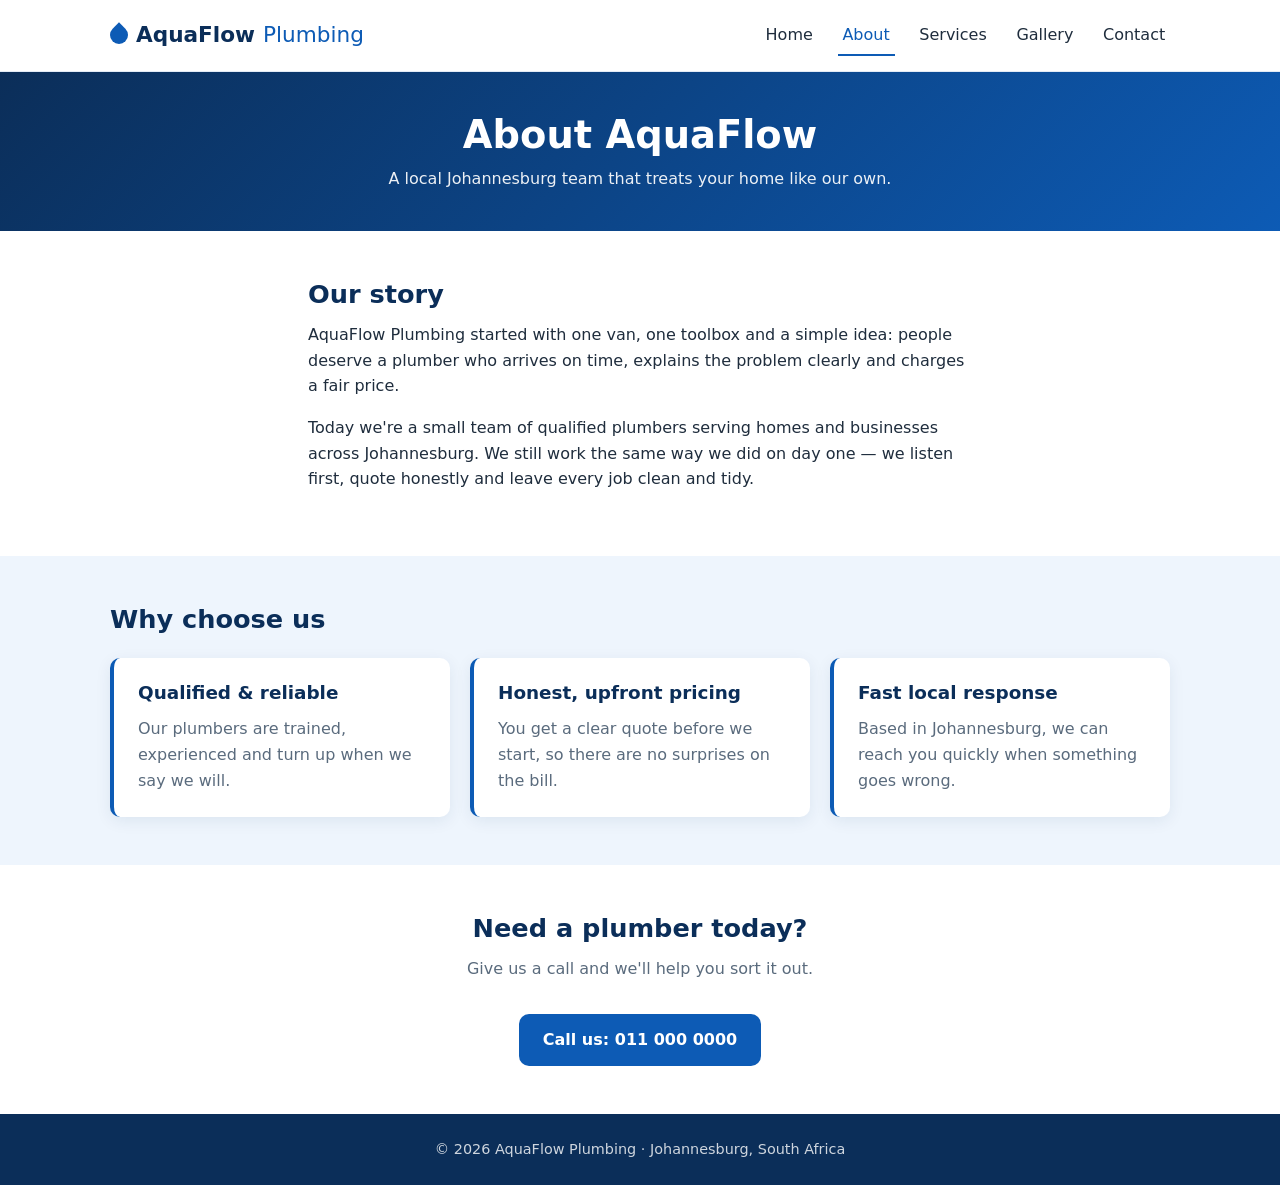
==== about.html @ db8878f8 "Add About, Services and Gallery pages" ====
<!DOCTYPE html>
<html lang="en">
<head>
  <meta charset="UTF-8">
  <meta name="viewport" content="width=device-width, initial-scale=1">
  <title>About Us | AquaFlow Plumbing Johannesburg</title>
  <meta name="description" content="Meet AquaFlow Plumbing – a local Johannesburg plumbing team built on honest work and fair prices.">
  <link rel="stylesheet" href="styles.css">
</head>
<body>

  <!-- Header: business name + navigation (same on every page) -->
  <header class="site-header">
    <div class="container header-inner">
      <a href="index.html" class="logo">
        <span class="logo-drop" aria-hidden="true"></span>
        AquaFlow <span class="logo-light">Plumbing</span>
      </a>
      <nav aria-label="Main navigation">
        <ul class="nav-list">
          <li><a href="index.html">Home</a></li>
          <li><a href="about.html" aria-current="page">About</a></li>
          <li><a href="services.html">Services</a></li>
          <li><a href="gallery.html">Gallery</a></li>
          <li><a href="contact.html">Contact</a></li>
        </ul>
      </nav>
    </div>
  </header>

  <main>
    <section class="page-hero">
      <div class="container">
        <h1>About AquaFlow</h1>
        <p>A local Johannesburg team that treats your home like our own.</p>
      </div>
    </section>

    <!-- Company story -->
    <section class="section">
      <div class="container prose">
        <h2>Our story</h2>
        <p>
          AquaFlow Plumbing started with one van, one toolbox and a simple idea:
          people deserve a plumber who arrives on time, explains the problem clearly
          and charges a fair price.
        </p>
        <p>
          Today we're a small team of qualified plumbers serving homes and businesses
          across Johannesburg. We still work the same way we did on day one — we
          listen first, quote honestly and leave every job clean and tidy.
        </p>
      </div>
    </section>

    <!-- 3 reasons to choose us -->
    <section class="section section-alt">
      <div class="container">
        <h2>Why choose us</h2>
        <ul class="reasons">
          <li class="reason">
            <h3>Qualified &amp; reliable</h3>
            <p>Our plumbers are trained, experienced and turn up when we say we will.</p>
          </li>
          <li class="reason">
            <h3>Honest, upfront pricing</h3>
            <p>You get a clear quote before we start, so there are no surprises on the bill.</p>
          </li>
          <li class="reason">
            <h3>Fast local response</h3>
            <p>Based in Johannesburg, we can reach you quickly when something goes wrong.</p>
          </li>
        </ul>
      </div>
    </section>

    <!-- Call to action -->
    <section class="section cta">
      <div class="container">
        <h2>Need a plumber today?</h2>
        <p class="section-intro">Give us a call and we'll help you sort it out.</p>
        <a href="tel:+27110000000" class="btn btn-solid">Call us: 011 000 0000</a>
      </div>
    </section>
  </main>

  <!-- Footer (same on every page) -->
  <footer class="site-footer">
    <div class="container">
      <p>&copy; 2026 AquaFlow Plumbing · Johannesburg, South Africa</p>
    </div>
  </footer>

</body>
</html>
---- styles.css ----
/* ==========================================================
   AquaFlow Plumbing – styles
   Mobile-first: base styles are for phones, then media
   queries add changes for larger screens.
   ========================================================== */

/* ---------- Colours & reusable values ---------- */
:root {
  --blue-900: #0b2e59;   /* dark navy – headings, footer */
  --blue-700: #0d5bb5;   /* main brand blue – buttons, links */
  --blue-500: #2b86e8;   /* lighter accent */
  --blue-50:  #eef5fd;   /* very light blue – section backgrounds */
  --white:    #ffffff;
  --text:     #1f2d3d;
  --muted:    #5a6b7d;
  --radius:   10px;
  --shadow:   0 4px 16px rgba(11, 46, 89, 0.08);
}

/* ---------- Basic reset ---------- */
*,
*::before,
*::after {
  box-sizing: border-box;
}

body {
  margin: 0;
  font-family: system-ui, -apple-system, "Segoe UI", Roboto, Arial, sans-serif;
  font-size: 1rem;
  line-height: 1.6;
  color: var(--text);
  background: var(--white);
}

h1, h2, h3 {
  line-height: 1.2;
  color: var(--blue-900);
  margin: 0 0 0.75rem;
}

p {
  margin: 0 0 1rem;
}

a {
  color: var(--blue-700);
}

/* Centres content and keeps a gap from the screen edges */
.container {
  width: 100%;
  max-width: 1100px;
  margin: 0 auto;
  padding: 0 1.25rem;
}

/* ---------- Buttons ---------- */
.btn {
  display: inline-block;
  padding: 0.85rem 1.5rem;
  border-radius: var(--radius);
  font-weight: 600;
  text-decoration: none;
  text-align: center;
  transition: background-color 0.2s, color 0.2s;
}

.btn-primary {
  background: var(--white);
  color: var(--blue-700);
}

.btn-primary:hover,
.btn-primary:focus {
  background: var(--blue-50);
}

.btn-outline {
  border: 2px solid var(--blue-700);
  color: var(--blue-700);
}

.btn-outline:hover,
.btn-outline:focus {
  background: var(--blue-700);
  color: var(--white);
}

/* Clear keyboard focus outline for accessibility */
a:focus-visible {
  outline: 3px solid var(--blue-500);
  outline-offset: 3px;
}

/* ---------- Header ---------- */
.site-header {
  background: var(--white);
  border-bottom: 1px solid #e3ebf5;
  position: sticky;
  top: 0;
  z-index: 10;
}

.header-inner {
  display: flex;
  flex-direction: column;   /* stacked on phones */
  align-items: center;
  gap: 0.5rem;
  padding-top: 0.9rem;
  padding-bottom: 0.9rem;
}

.logo {
  display: flex;
  align-items: center;
  gap: 0.5rem;
  font-size: 1.35rem;
  font-weight: 800;
  color: var(--blue-900);
  text-decoration: none;
}

.logo-light {
  font-weight: 400;
  color: var(--blue-700);
}

/* Small water-drop shape made with CSS */
.logo-drop {
  width: 18px;
  height: 18px;
  background: var(--blue-700);
  border-radius: 0 50% 50% 50%;
  transform: rotate(45deg);
}

/* On phones the menu spans the full width in one tidy row */
.site-header nav {
  width: 100%;
}

.nav-list {
  display: flex;
  justify-content: space-between;
  gap: 0.25rem;
  list-style: none;
  margin: 0;
  padding: 0;
  overflow-x: auto;          /* very narrow screens can swipe instead of breaking */
}

.nav-list a {
  display: block;
  padding: 0.45rem 0.3rem;   /* comfortable tap target */
  font-size: 0.92rem;
  white-space: nowrap;
  color: var(--text);
  font-weight: 500;
  text-decoration: none;
  border-bottom: 2px solid transparent;
}

.nav-list a:hover,
.nav-list a[aria-current="page"] {
  color: var(--blue-700);
  border-bottom-color: var(--blue-700);
}

/* ---------- Hero ---------- */
.hero {
  background: linear-gradient(135deg, var(--blue-900), var(--blue-700));
  color: var(--white);
  padding: 3.5rem 0;
  text-align: center;
}

.hero h1 {
  color: var(--white);
  font-size: 2rem;
}

.hero-tag {
  display: inline-block;
  background: rgba(255, 255, 255, 0.15);
  padding: 0.3rem 0.9rem;
  border-radius: 999px;
  font-size: 0.85rem;
  font-weight: 600;
  letter-spacing: 0.03em;
}

.hero-text {
  font-size: 1.05rem;
  opacity: 0.92;
  max-width: 38rem;
  margin: 0 auto 1.75rem;
}

.hero .btn {
  width: 100%;              /* full-width, easy-to-tap button on phones */
}

/* ---------- Services ---------- */
.services {
  background: var(--blue-50);
  padding: 3rem 0;
  text-align: center;
}

.services h2 {
  font-size: 1.75rem;
}

.section-intro {
  color: var(--muted);
  margin-bottom: 2rem;
}

.service-grid {
  display: grid;
  grid-template-columns: 1fr;   /* one column on phones */
  gap: 1.25rem;
  margin-bottom: 2rem;
}

.service-card {
  background: var(--white);
  padding: 1.75rem 1.5rem;
  border-radius: var(--radius);
  box-shadow: var(--shadow);
  border-top: 4px solid var(--blue-700);
}

.service-icon {
  font-size: 2rem;
  margin-bottom: 0.5rem;
}

.service-card h3 {
  font-size: 1.15rem;
}

.service-card p {
  color: var(--muted);
  margin: 0;
}

/* ---------- Inner-page banner (About, Services, Gallery, Contact) ---------- */
.page-hero {
  background: linear-gradient(135deg, var(--blue-900), var(--blue-700));
  color: var(--white);
  padding: 2.5rem 0;
  text-align: center;
}

.page-hero h1 {
  color: var(--white);
  font-size: 1.9rem;
  margin-bottom: 0.5rem;
}

.page-hero p {
  opacity: 0.92;
  max-width: 36rem;
  margin: 0 auto;
}

/* General page section */
.section {
  padding: 3rem 0;
}

.section-alt {
  background: var(--blue-50);
}

.section h2 {
  font-size: 1.6rem;
}

/* Keeps long paragraphs at a readable width */
.prose {
  max-width: 44rem;
}

.prose p {
  color: var(--text);
}

/* ---------- About: reasons to choose us ---------- */
.reasons {
  list-style: none;
  padding: 0;
  margin: 1.5rem 0 0;
  display: grid;
  grid-template-columns: 1fr;
  gap: 1.25rem;
}

.reason {
  background: var(--white);
  padding: 1.5rem;
  border-radius: var(--radius);
  box-shadow: var(--shadow);
  border-left: 4px solid var(--blue-700);
}

.reason h3 {
  font-size: 1.15rem;
}

.reason p {
  color: var(--muted);
  margin: 0;
}

/* Call-to-action strip */
.cta {
  text-align: center;
}

.cta .btn {
  width: 100%;
}

.btn-solid {
  background: var(--blue-700);
  color: var(--white);
}

.btn-solid:hover,
.btn-solid:focus {
  background: var(--blue-900);
}

/* ---------- Services page: 6 cards ---------- */
.services-full {
  text-align: left;
}

.services-full .service-grid {
  margin-bottom: 0;
}

/* ---------- Gallery ---------- */
.gallery-grid {
  display: grid;
  grid-template-columns: 1fr;
  gap: 1.25rem;
}

.gallery-item {
  margin: 0;
  background: var(--white);
  border-radius: var(--radius);
  box-shadow: var(--shadow);
  overflow: hidden;
}

/* Same size rules for the placeholder and a real <img>, so swapping is easy */
.gallery-photo {
  display: block;
  width: 100%;
  aspect-ratio: 4 / 3;
  object-fit: cover;
}

.gallery-placeholder {
  display: flex;
  align-items: center;
  justify-content: center;
  background: linear-gradient(135deg, #cfe2f8, #9fc5ef);
  color: var(--blue-900);
  font-weight: 600;
  font-size: 0.95rem;
}

.gallery-item figcaption {
  padding: 0.9rem 1rem;
  font-size: 0.95rem;
  color: var(--text);
}

/* ---------- Contact ---------- */
.contact-list {
  list-style: none;
  padding: 0;
  margin: 0 0 1.75rem;
}

.contact-list li {
  padding: 0.75rem 0;
  border-bottom: 1px solid #e3ebf5;
}

.contact-list strong {
  display: block;
  color: var(--blue-900);
}

/* ---------- Footer ---------- */
.site-footer {
  background: var(--blue-900);
  color: rgba(255, 255, 255, 0.8);
  text-align: center;
  padding: 1.5rem 0;
  font-size: 0.9rem;
}

.site-footer p {
  margin: 0;
}

/* ==========================================================
   Tablets and up (600px+)
   ========================================================== */
@media (min-width: 600px) {
  .hero .btn {
    width: auto;
  }

  .service-grid,
  .gallery-grid,
  .reasons {
    grid-template-columns: repeat(2, 1fr);  /* two columns */
  }

  .cta .btn {
    width: auto;
  }

  .page-hero h1 {
    font-size: 2.4rem;
  }
}

/* ==========================================================
   Desktops (900px+)
   ========================================================== */
@media (min-width: 900px) {
  .header-inner {
    flex-direction: row;          /* logo left, menu right */
    justify-content: space-between;
  }

  .site-header nav {
    width: auto;
  }

  .nav-list {
    gap: 1.25rem;
  }

  .nav-list a {
    font-size: 1rem;
  }

  .hero {
    padding: 5.5rem 0;
  }

  .hero h1 {
    font-size: 2.9rem;
    max-width: 48rem;
    margin-left: auto;
    margin-right: auto;
  }

  .service-grid {
    grid-template-columns: repeat(4, 1fr);  /* four columns */
  }

  /* 6 services and 6 photos look best as 3 + 3 */
  .services-full .service-grid,
  .gallery-grid,
  .reasons {
    grid-template-columns: repeat(3, 1fr);
  }
}
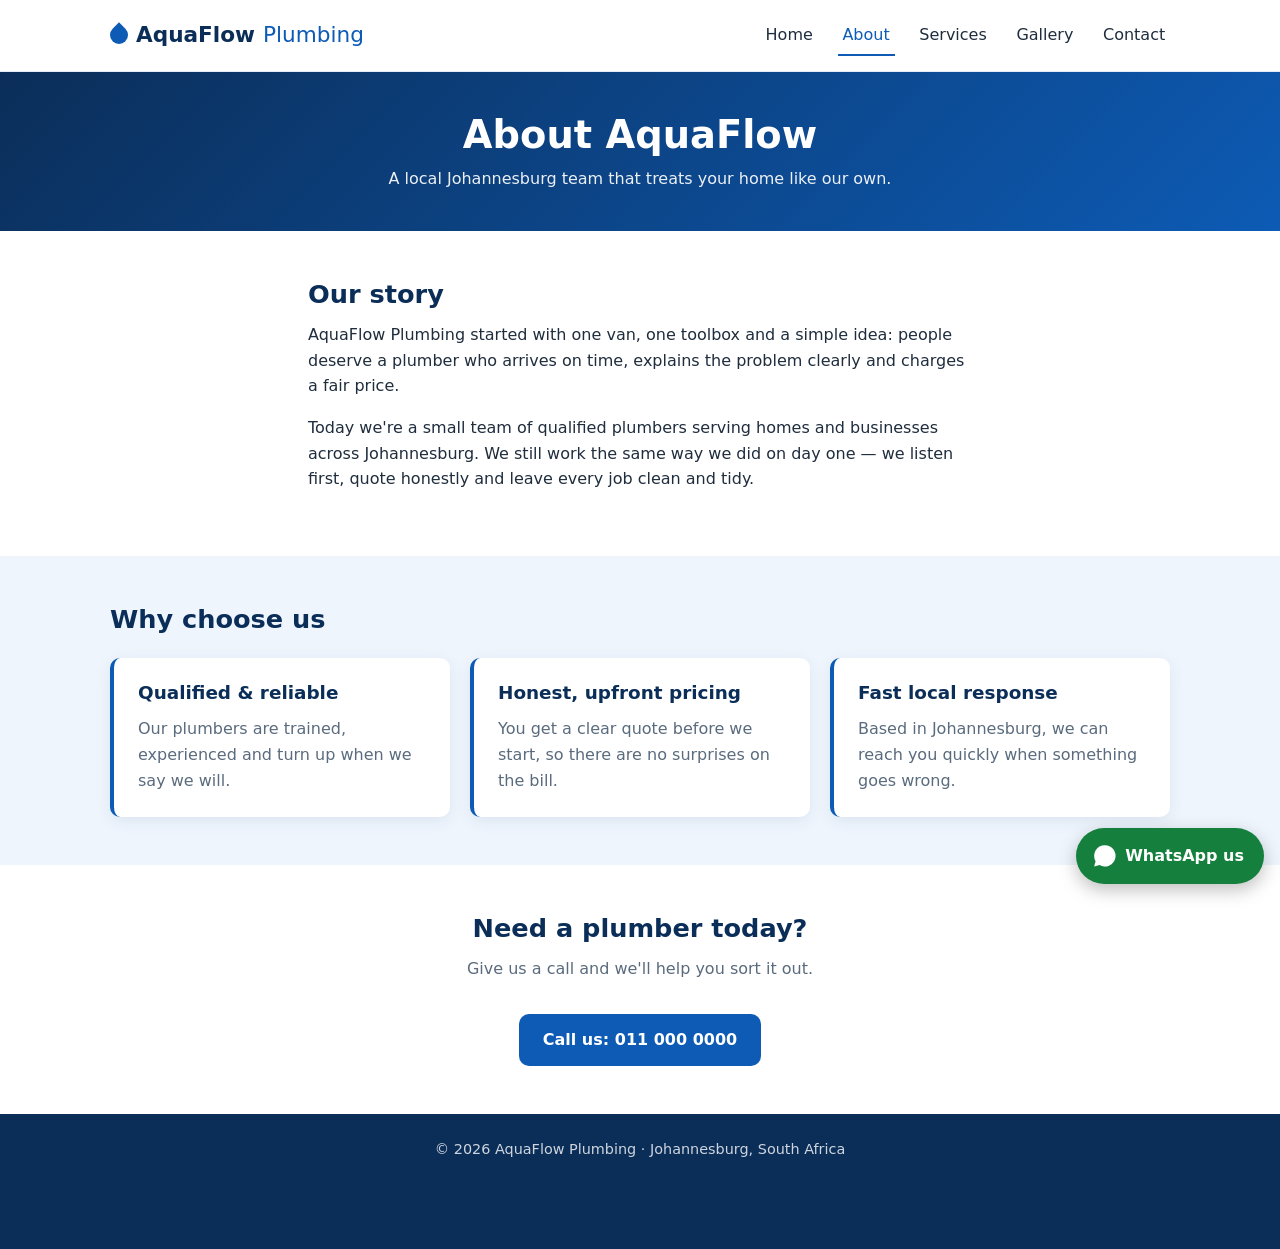
==== commit 192acbd7: "Add contact page, enquiry form and WhatsApp button" ====
--- a/about.html
+++ b/about.html
@@ -2,7 +2,7 @@
 <html lang="en">
 <head>
   <meta charset="UTF-8">
-  <meta name="viewport" content="width=device-width, initial-scale=1">
+  <meta name="viewport" content="width=device-width, initial-scale=1, viewport-fit=cover">
   <title>About Us | AquaFlow Plumbing Johannesburg</title>
   <meta name="description" content="Meet AquaFlow Plumbing – a local Johannesburg plumbing team built on honest work and fair prices.">
   <link rel="stylesheet" href="styles.css">
@@ -91,5 +91,20 @@
     </div>
   </footer>
 
+  <!--
+    WhatsApp button (same on every page).
+    WHATSAPP NUMBER: CHANGE IT HERE. Put the number after "wa.me/" in
+    international format: country code 27, no leading 0, no spaces or +
+    (e.g. 082 123 4567 becomes 27821234567).
+  -->
+  <a class="whatsapp-btn"
+     href="https://wa.me/27820000000?text=Hi%20AquaFlow%2C%20I%E2%80%99d%20like%20a%20quote"
+     target="_blank" rel="noopener" aria-label="Chat with us on WhatsApp">
+    <svg viewBox="0 0 24 24" aria-hidden="true" focusable="false">
+      <path d="M12 2a10 10 0 0 0-8.66 15L2 22l5.13-1.32A10 10 0 1 0 12 2z"/>
+    </svg>
+    <span class="whatsapp-label">WhatsApp us</span>
+  </a>
+
 </body>
 </html>
--- a/styles.css
+++ b/styles.css
@@ -383,6 +383,13 @@
 }
 
 /* ---------- Contact ---------- */
+.contact-layout {
+  display: grid;
+  grid-template-columns: 1fr;   /* stacked on phones */
+  gap: 2rem;
+  align-items: start;
+}
+
 .contact-list {
   list-style: none;
   padding: 0;
@@ -391,20 +398,141 @@
 
 .contact-list li {
   padding: 0.75rem 0;
-  border-bottom: 1px solid #e3ebf5;
+  border-bottom: 1px solid #d6e3f3;
 }
 
 .contact-list strong {
   display: block;
   color: var(--blue-900);
 }
+
+/* ---------- Enquiry form ---------- */
+.form-card {
+  background: var(--white);
+  padding: 1.5rem 1.25rem;
+  border-radius: var(--radius);
+  box-shadow: var(--shadow);
+  border-top: 4px solid var(--blue-700);
+}
+
+.form-note {
+  color: var(--muted);
+  font-size: 0.9rem;
+}
+
+.form-field {
+  margin-bottom: 1.1rem;
+}
+
+.form-field label {
+  display: block;
+  font-weight: 600;
+  margin-bottom: 0.35rem;
+  color: var(--blue-900);
+}
+
+.form-field input,
+.form-field select,
+.form-field textarea {
+  width: 100%;
+  padding: 0.75rem 0.85rem;
+  font: inherit;
+  font-size: 1rem;              /* 16px+ stops iPhones zooming in on tap */
+  color: var(--text);
+  background: var(--white);
+  border: 1.5px solid #b8c9dd;
+  border-radius: 8px;
+}
+
+.form-field textarea {
+  resize: vertical;
+}
+
+.form-field input:focus,
+.form-field select:focus,
+.form-field textarea:focus {
+  outline: none;
+  border-color: var(--blue-700);
+  box-shadow: 0 0 0 3px rgba(13, 91, 181, 0.2);
+}
+
+/* Red border only after the visitor has interacted with a field */
+.form-field input:user-invalid,
+.form-field select:user-invalid,
+.form-field textarea:user-invalid {
+  border-color: #c62828;
+}
+
+.btn-block {
+  display: block;
+  width: 100%;
+  border: none;
+  font: inherit;
+  font-weight: 600;
+  cursor: pointer;
+}
+
+button:focus-visible {
+  outline: 3px solid var(--blue-500);
+  outline-offset: 3px;
+}
+
+/* Spam trap: moved off-screen so people never see it (bots still do) */
+.hp-field {
+  position: absolute;
+  left: -9999px;
+  width: 1px;
+  height: 1px;
+  overflow: hidden;
+}
+
+/* ---------- WhatsApp button (fixed, every page) ---------- */
+.whatsapp-btn {
+  position: fixed;
+  right: calc(1rem + env(safe-area-inset-right, 0px));
+  bottom: calc(1rem + env(safe-area-inset-bottom, 0px));  /* clears the iPhone home bar */
+  z-index: 50;
+  display: flex;
+  align-items: center;
+  justify-content: center;
+  gap: 0.5rem;
+  width: 3.5rem;                 /* 56px round, thumb-friendly button on phones */
+  height: 3.5rem;
+  border-radius: 999px;
+  background: #15803d;           /* green dark enough for white to be readable */
+  color: var(--white);
+  text-decoration: none;
+  font-weight: 600;
+  box-shadow: 0 6px 18px rgba(0, 0, 0, 0.25);
+  transition: background-color 0.2s, transform 0.2s;
+}
+
+.whatsapp-btn:hover,
+.whatsapp-btn:focus {
+  background: #116631;
+  transform: translateY(-2px);
+}
+
+.whatsapp-btn svg {
+  width: 1.6rem;
+  height: 1.6rem;
+  fill: currentColor;
+  flex-shrink: 0;
+}
+
+/* On phones only the icon shows; the text label appears on larger screens */
+.whatsapp-label {
+  display: none;
+}
+
+/* ---------- Footer ---------- */
 
 /* ---------- Footer ---------- */
 .site-footer {
   background: var(--blue-900);
   color: rgba(255, 255, 255, 0.8);
   text-align: center;
-  padding: 1.5rem 0;
+  padding: 1.5rem 0 5.5rem;      /* extra bottom space so the WhatsApp button never covers the text */
   font-size: 0.9rem;
 }
 
@@ -428,6 +556,20 @@
 
   .cta .btn {
     width: auto;
+  }
+
+  .form-card {
+    padding: 2rem;
+  }
+
+  /* WhatsApp button becomes a pill with text */
+  .whatsapp-btn {
+    width: auto;
+    padding: 0 1.25rem 0 1rem;
+  }
+
+  .whatsapp-label {
+    display: inline;
   }
 
   .page-hero h1 {
@@ -477,4 +619,10 @@
   .reasons {
     grid-template-columns: repeat(3, 1fr);
   }
-}
+
+  /* Contact: details on the left, form on the right */
+  .contact-layout {
+    grid-template-columns: 2fr 3fr;
+    gap: 3rem;
+  }
+}
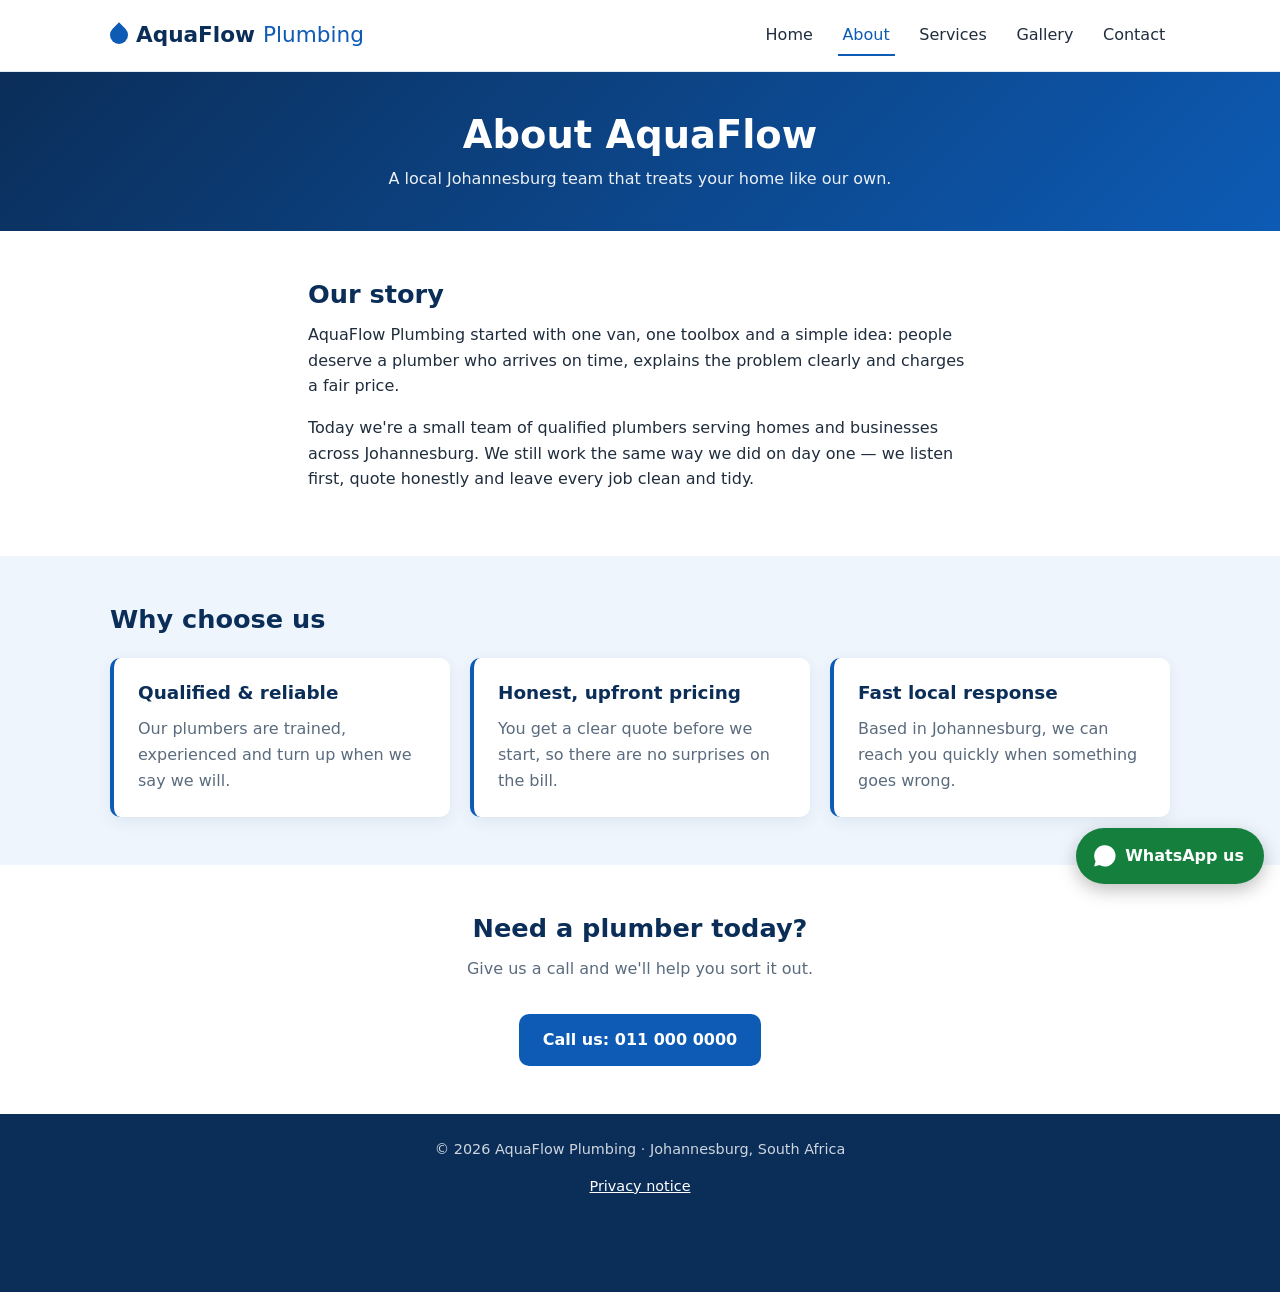
==== commit 97171787: "Add POPIA privacy notice and consent checkbox" ====
--- a/about.html
+++ b/about.html
@@ -3,8 +3,35 @@
 <head>
   <meta charset="UTF-8">
   <meta name="viewport" content="width=device-width, initial-scale=1, viewport-fit=cover">
-  <title>About Us | AquaFlow Plumbing Johannesburg</title>
-  <meta name="description" content="Meet AquaFlow Plumbing – a local Johannesburg plumbing team built on honest work and fair prices.">
+  <title>About AquaFlow Plumbing | Local Johannesburg Plumbers</title>
+  <meta name="description" content="Meet AquaFlow Plumbing, a small team of qualified plumbers serving homes and businesses across Johannesburg with honest work and fair prices.">
+
+  <!--
+    DOMAIN: "https://www.example.com" is a placeholder. Once the real domain
+    is live, replace it in the canonical link and the og:url / og:image tags
+    below (and in sitemap.xml, robots.txt and the home page's structured data).
+  -->
+  <link rel="canonical" href="https://www.example.com/about.html">
+
+  <!-- Open Graph: controls the preview when this page is shared on WhatsApp, Facebook, LinkedIn etc. -->
+  <meta property="og:type" content="website">
+  <meta property="og:site_name" content="AquaFlow Plumbing">
+  <meta property="og:locale" content="en_ZA">
+  <meta property="og:title" content="About AquaFlow Plumbing | Local Johannesburg Plumbers">
+  <meta property="og:description" content="Meet AquaFlow Plumbing, a small team of qualified plumbers serving homes and businesses across Johannesburg with honest work and fair prices.">
+  <meta property="og:url" content="https://www.example.com/about.html">
+  <meta property="og:image" content="https://www.example.com/images/og-image.jpg">
+  <meta property="og:image:width" content="1200">
+  <meta property="og:image:height" content="630">
+  <meta property="og:image:alt" content="AquaFlow Plumbing logo with the text: Fast, reliable plumbing in Johannesburg">
+  <meta name="twitter:card" content="summary_large_image">
+
+  <!-- Favicon (browser tab) and home-screen icon for phones -->
+  <link rel="icon" href="favicon.svg" type="image/svg+xml">
+  <link rel="apple-touch-icon" href="apple-touch-icon.png">
+  <meta name="theme-color" content="#0b2e59">
+
+  <!-- Only one small stylesheet; the site uses the device's built-in fonts, so no font files are downloaded -->
   <link rel="stylesheet" href="styles.css">
 </head>
 <body>
@@ -88,6 +115,7 @@
   <footer class="site-footer">
     <div class="container">
       <p>&copy; 2026 AquaFlow Plumbing · Johannesburg, South Africa</p>
+      <p class="footer-links"><a href="privacy.html">Privacy notice</a></p>
     </div>
   </footer>
 
--- a/styles.css
+++ b/styles.css
@@ -237,7 +237,9 @@
   margin-bottom: 0.5rem;
 }
 
-.service-card h3 {
+/* Card titles are h3 on the home page and h2 on the Services page; same size either way */
+.service-grid .service-card h2,
+.service-grid .service-card h3 {
   font-size: 1.15rem;
 }
 
@@ -540,6 +542,98 @@
   margin: 0;
 }
 
+.site-footer .footer-links {
+  margin-top: 0.5rem;
+}
+
+.site-footer a {
+  color: var(--white);
+  display: inline-block;
+  padding: 0.35rem 0.25rem;      /* bigger tap target on phones */
+}
+
+.site-footer a:hover {
+  text-decoration: none;
+}
+
+/* ---------- Consent checkbox + privacy notice ---------- */
+.form-check {
+  display: flex;
+  align-items: flex-start;
+  gap: 0.65rem;
+}
+
+.form-check input[type="checkbox"] {
+  width: 1.25rem;
+  height: 1.25rem;
+  margin: 0.15rem 0 0;
+  flex-shrink: 0;
+  accent-color: var(--blue-700);
+}
+
+.form-check label {
+  font-weight: 400;
+  font-size: 0.95rem;
+  color: var(--text);
+  margin: 0;
+}
+
+.form-check input:user-invalid {
+  outline: 2px solid #c62828;
+  outline-offset: 2px;
+}
+
+.privacy-note {
+  margin-top: 1.5rem;
+  padding-top: 1.25rem;
+  border-top: 1px solid #e3ebf5;
+  font-size: 0.88rem;
+  color: var(--muted);
+}
+
+.privacy-note h3 {
+  font-size: 1rem;
+  margin-bottom: 0.4rem;
+}
+
+.privacy-note p {
+  margin: 0;
+}
+
+/* ---------- Privacy page ---------- */
+.legal h2 {
+  font-size: 1.3rem;
+  margin-top: 2rem;
+}
+
+.legal h2:first-of-type {
+  margin-top: 0;
+}
+
+.legal ul {
+  padding-left: 1.25rem;
+  margin: 0 0 1rem;
+}
+
+.legal li {
+  margin-bottom: 0.4rem;
+}
+
+.legal .updated {
+  color: var(--muted);
+  font-size: 0.9rem;
+}
+
+/* Text for screen readers only */
+.visually-hidden {
+  position: absolute;
+  width: 1px;
+  height: 1px;
+  overflow: hidden;
+  clip: rect(0 0 0 0);
+  white-space: nowrap;
+}
+
 /* ==========================================================
    Tablets and up (600px+)
    ========================================================== */
